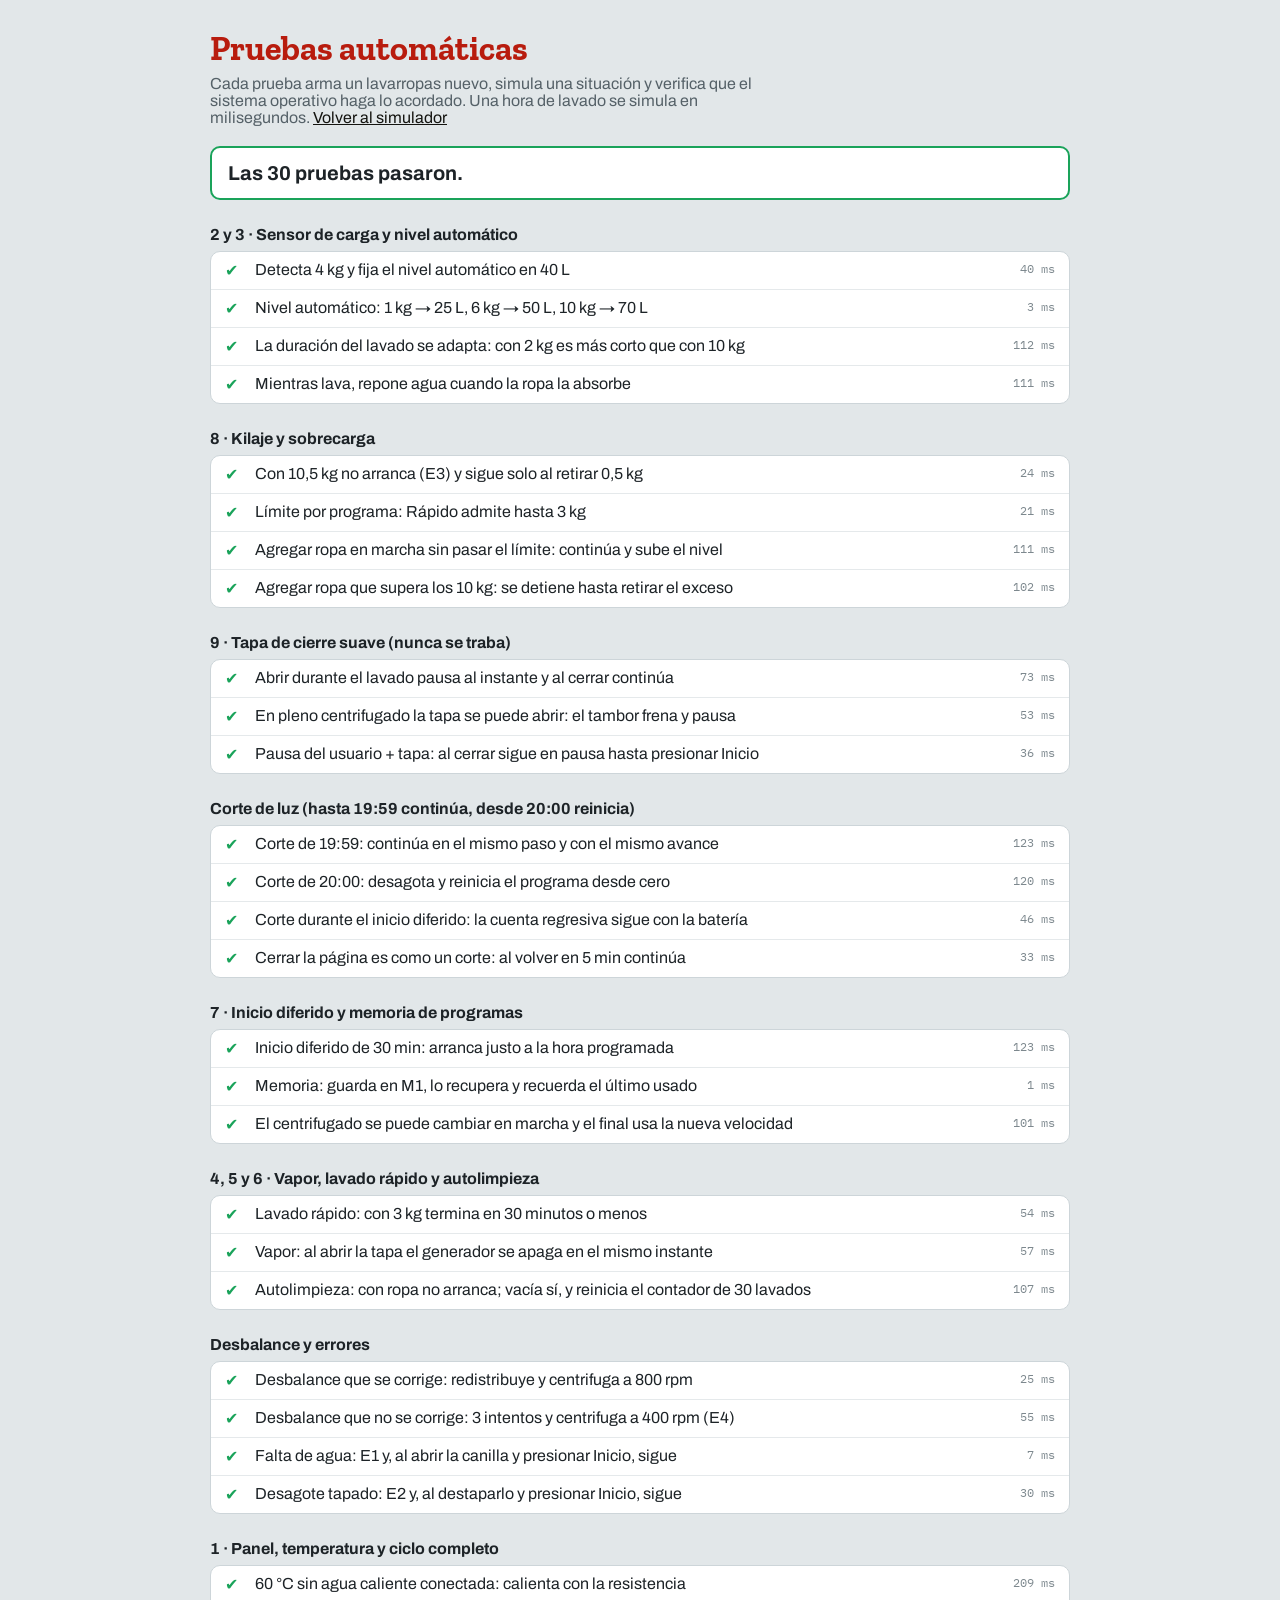
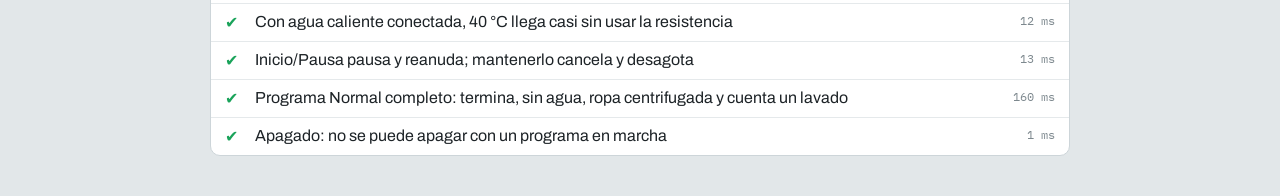
==== pruebas.html @ 43692279 "Prototipo 1 de LAVACRÁN OS: simulador animado del lavarropas Sistema operativo simulado de un lavarr" ====
<!doctype html>
<html lang="es">
<head>
  <meta charset="utf-8">
  <meta name="viewport" content="width=device-width, initial-scale=1">
  <title>Pruebas · LAVACRÁN OS</title>
  <link rel="icon" type="image/png" href="assets/icono.png">
  <link rel="preconnect" href="https://fonts.googleapis.com">
  <link rel="preconnect" href="https://fonts.gstatic.com" crossorigin>
  <link href="https://fonts.googleapis.com/css2?family=Archivo:wght@400;600;700&family=IBM+Plex+Mono:wght@400&family=Zilla+Slab:wght@700&display=swap" rel="stylesheet">
  <style>
    body { margin: 0; font-family: 'Archivo', system-ui, sans-serif; color: #1D2327; background: #E2E7E9; }
    main { max-width: 860px; margin: 0 auto; padding: 28px 18px 40px; }
    h1 { font-family: 'Zilla Slab', Georgia, serif; color: #B81C0E; font-size: 34px; margin: 0; }
    .sub { color: #556168; margin: 6px 0 20px; max-width: 64ch; }
    .resumen { font-size: 20px; font-weight: 700; padding: 14px 16px; border-radius: 10px; background: #fff; border: 2px solid #141410; }
    .resumen.ok { border-color: #1AA35A; }
    .resumen.mal { border-color: #B81C0E; }
    h2 { font-size: 16px; margin: 26px 0 8px; }
    ul { list-style: none; padding: 0; margin: 0; background: #fff; border-radius: 10px; border: 1px solid #CDD5D9; }
    li { padding: 9px 14px; border-top: 1px solid #E5E9EB; display: grid; grid-template-columns: 22px 1fr auto; gap: 8px; align-items: start; }
    li:first-child { border-top: 0; }
    .ok .m { color: #1AA35A; } .mal .m { color: #B81C0E; }
    .ms { font-family: 'IBM Plex Mono', monospace; font-size: 12px; color: #7D888E; }
    .error { grid-column: 2 / 4; font-family: 'IBM Plex Mono', monospace; font-size: 12.5px; color: #8E1509; }
    a { color: #141410; }
  </style>
</head>
<body>
  <main>
    <h1>Pruebas automáticas</h1>
    <p class="sub">Cada prueba arma un lavarropas nuevo, simula una situación y verifica que el sistema operativo haga lo acordado. Una hora de lavado se simula en milisegundos. <a href="index.html">Volver al simulador</a></p>
    <div class="resumen" id="resumen">Corriendo…</div>
    <div id="resultados"></div>
  </main>
  <script src="js/config.js"></script>
  <script src="js/util.js"></script>
  <script src="js/nucleo/eeprom.js"></script>
  <script src="js/nucleo/kernel.js"></script>
  <script src="js/nucleo/programas.js"></script>
  <script src="js/hardware/planta.js"></script>
  <script src="js/sensores/sensores.js"></script>
  <script src="js/seguridad/alarmas.js"></script>
  <script src="js/seguridad/tapa.js"></script>
  <script src="js/seguridad/energia.js"></script>
  <script src="js/panel/memoria.js"></script>
  <script src="js/panel/diferido.js"></script>
  <script src="js/panel/control.js"></script>
  <script src="js/nucleo/ciclo.js"></script>
  <script src="js/nucleo/sistema.js"></script>
  <script src="tests/mini-test.js"></script>
  <script src="tests/pruebas.js"></script>
  <script>
    setTimeout(function () {
      const res = LAVACRAN.pruebas.correr();
      const fallas = res.filter(r => !r.ok).length;
      const resumen = document.getElementById('resumen');
      resumen.textContent = fallas ? `${fallas} de ${res.length} pruebas fallaron.` : `Las ${res.length} pruebas pasaron.`;
      resumen.className = 'resumen ' + (fallas ? 'mal' : 'ok');
      const grupos = {};
      res.forEach(r => { (grupos[r.grupo] = grupos[r.grupo] || []).push(r); });
      const cont = document.getElementById('resultados');
      Object.keys(grupos).forEach(g => {
        const h = document.createElement('h2'); h.textContent = g; cont.appendChild(h);
        const ul = document.createElement('ul');
        grupos[g].forEach(r => {
          const li = document.createElement('li'); li.className = r.ok ? 'ok' : 'mal';
          li.innerHTML = `<span class="m">${r.ok ? '✔' : '✘'}</span><span></span><span class="ms">${r.ms} ms</span>`;
          li.children[1].textContent = r.nombre;
          if (!r.ok) { const e = document.createElement('div'); e.className = 'error'; e.textContent = r.error; li.appendChild(e); }
          ul.appendChild(li);
        });
        cont.appendChild(ul);
      });
      document.title = (fallas ? '✘ ' : '✔ ') + document.title;
    }, 30);
  </script>
</body>
</html>
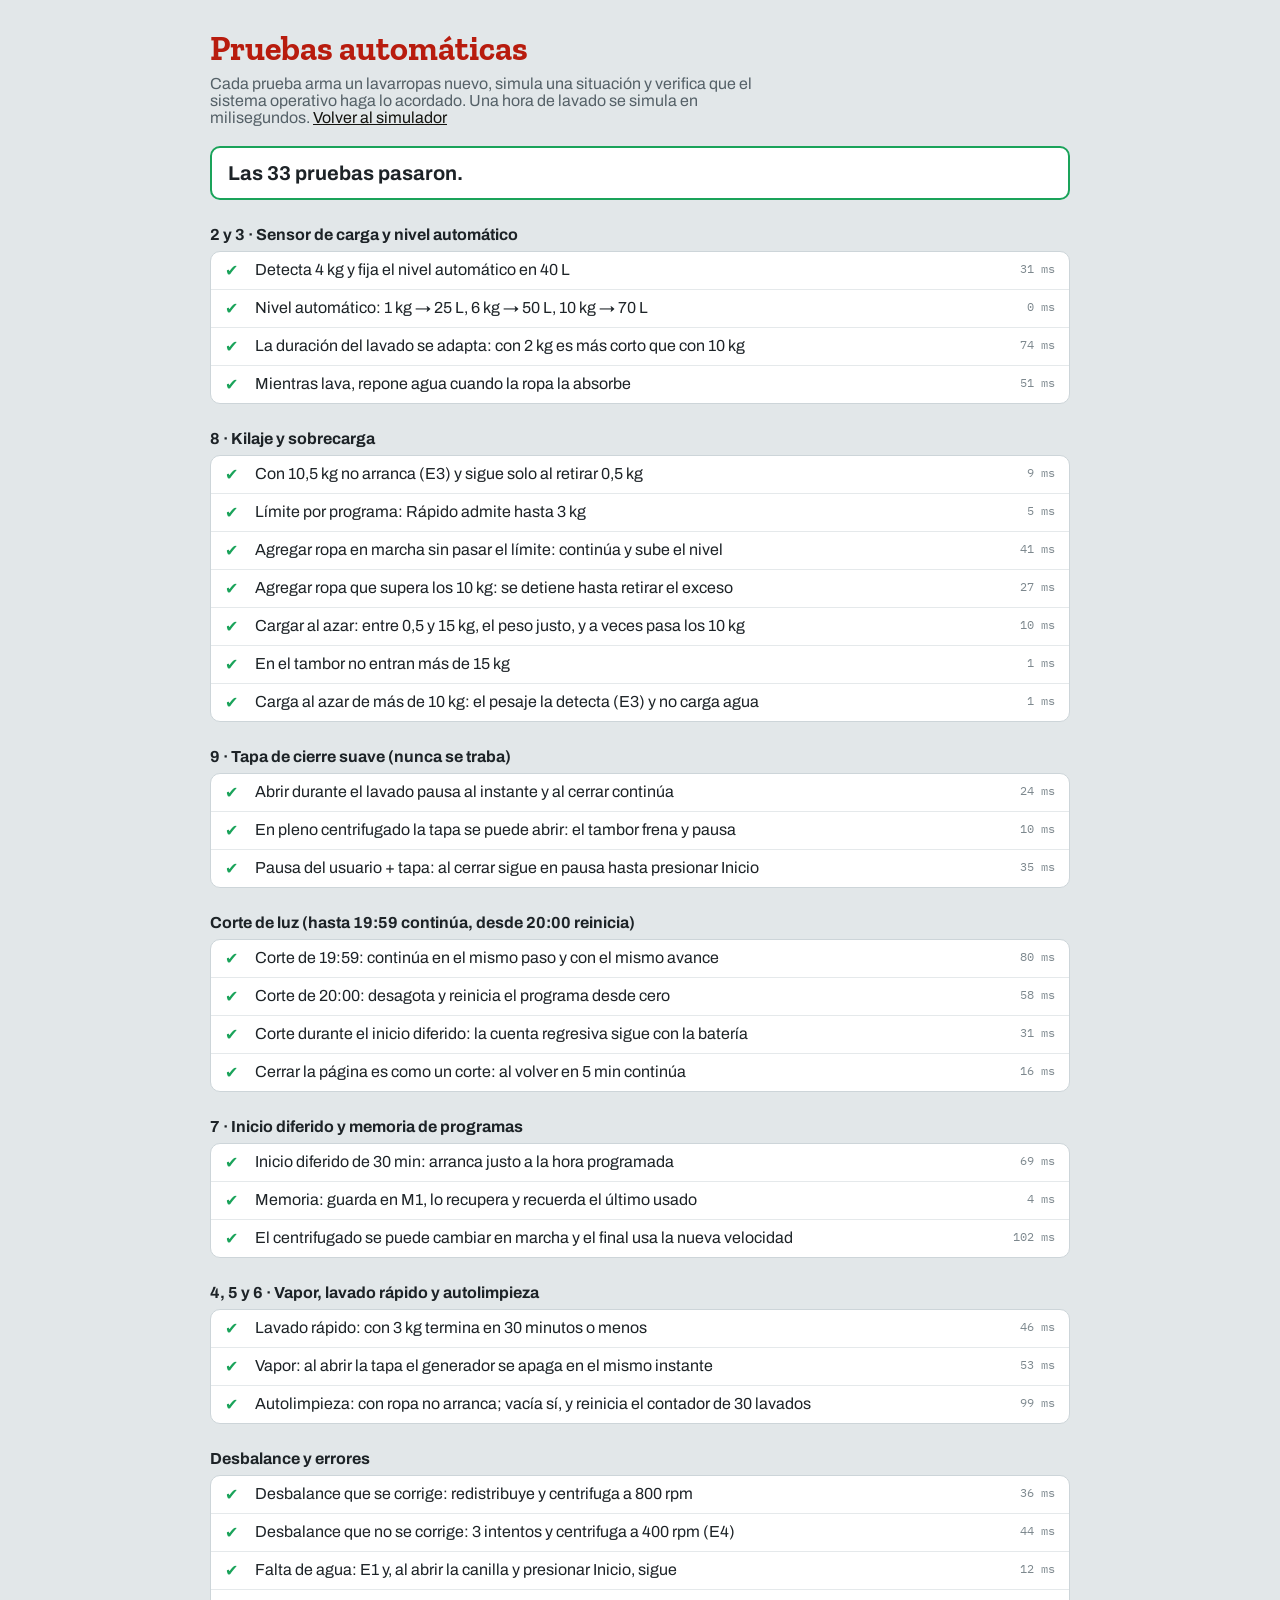
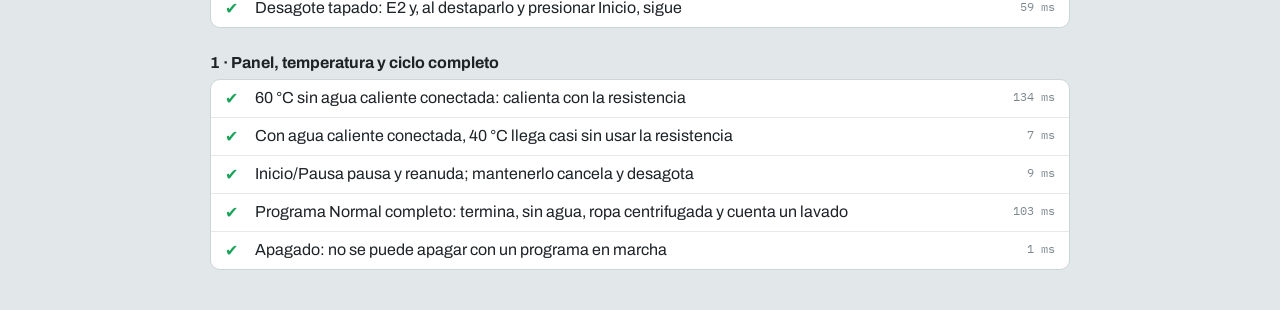
==== commit cdcc2681: "Mesa de pruebas: botón «Cargar al azar» (pedido del profesor) - Carga una cantidad al azar entre 0,5" ====
--- a/pruebas.html
+++ b/pruebas.html
@@ -48,6 +48,7 @@
   <script src="js/panel/control.js"></script>
   <script src="js/nucleo/ciclo.js"></script>
   <script src="js/nucleo/sistema.js"></script>
+  <script src="js/animacion/demo.js"></script>
   <script src="tests/mini-test.js"></script>
   <script src="tests/pruebas.js"></script>
   <script>
